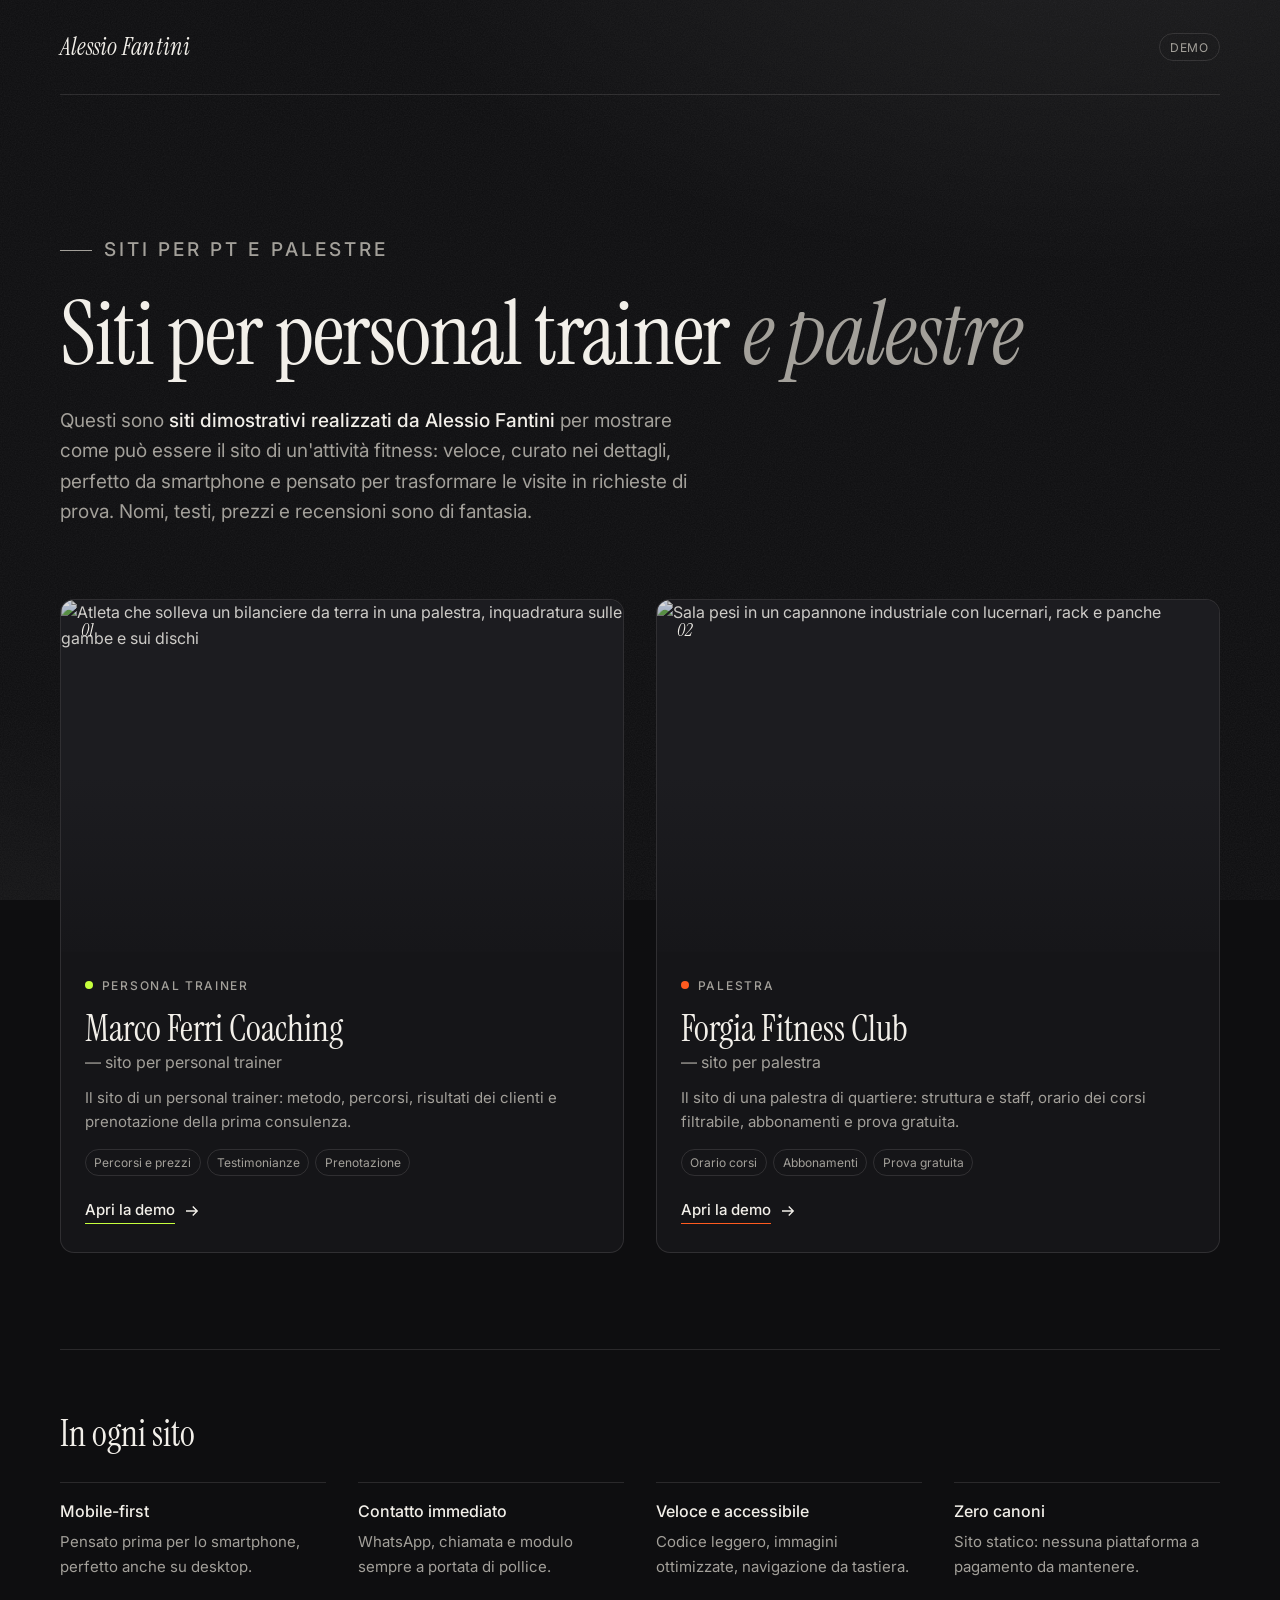
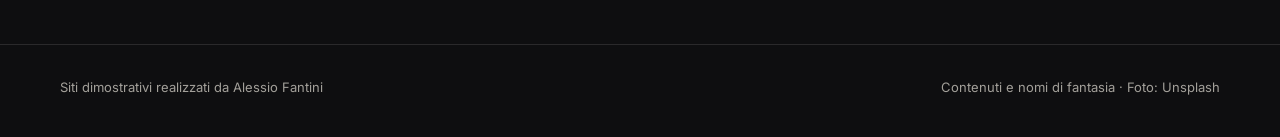
==== index.html @ 3f17216c "Landing + demo palestra Forgia Fitness Club" ====
<!DOCTYPE html>
<html lang="it">
<head>
  <meta charset="utf-8">
  <meta name="viewport" content="width=device-width, initial-scale=1">
  <title>Demo · Siti per PT e palestre · Alessio Fantini</title>
  <meta name="description" content="Siti dimostrativi per personal trainer e palestre realizzati da Alessio Fantini: veloci, curati, mobile-first e pensati per trasformare le visite in richieste di contatto.">
  <meta name="theme-color" content="#0e0e10">

  <meta property="og:type" content="website">
  <meta property="og:locale" content="it_IT">
  <meta property="og:title" content="Demo · Siti per PT e palestre · Alessio Fantini">
  <meta property="og:description" content="Due siti dimostrativi per il mondo fitness: un personal trainer e una palestra di quartiere.">
  <meta property="og:url" content="https://jockeys97.github.io/demo-siti-fitness/">
  <meta property="og:image" content="https://images.unsplash.com/photo-1623874514711-0f321325f318?auto=format&fit=crop&w=1200&h=630&q=75">
  <meta name="twitter:card" content="summary_large_image">

  <link rel="icon" type="image/svg+xml" href="data:image/svg+xml,%3Csvg xmlns='http://www.w3.org/2000/svg' viewBox='0 0 64 64'%3E%3Crect width='64' height='64' rx='14' fill='%230e0e10'/%3E%3Ctext x='50%25' y='54%25' text-anchor='middle' dominant-baseline='middle' font-family='Georgia,serif' font-style='italic' font-size='36' fill='%23f2efe9'%3EAF%3C/text%3E%3C/svg%3E">

  <link rel="preconnect" href="https://fonts.googleapis.com">
  <link rel="preconnect" href="https://fonts.gstatic.com" crossorigin>
  <link href="https://fonts.googleapis.com/css2?family=Inter:wght@400;500;600&family=Instrument+Serif:ital@0;1&display=swap" rel="stylesheet">

  <style>
    :root {
      --bg: #0e0e10;
      --bg-2: #151518;
      --fg: #f2efe9;
      --muted: #a3a09a;
      --line: rgba(242, 239, 233, .12);
      --pt: #c6ff3d;
      --gym: #ff5b1f;
      --serif: "Instrument Serif", Georgia, "Times New Roman", serif;
      --sans: "Inter", system-ui, -apple-system, "Segoe UI", Roboto, sans-serif;
      --gutter: clamp(20px, 5vw, 56px);
      --ease: cubic-bezier(.2, .7, .2, 1);
    }
    *, *::before, *::after { box-sizing: border-box; }
    html { -webkit-text-size-adjust: 100%; text-size-adjust: 100%; }
    body {
      margin: 0;
      min-height: 100vh;
      display: flex;
      flex-direction: column;
      font-family: var(--sans);
      font-size: 1rem;
      line-height: 1.6;
      color: var(--fg);
      background: var(--bg);
      -webkit-font-smoothing: antialiased;
    }
    body::before {
      content: "";
      position: fixed;
      inset: 0;
      z-index: -1;
      pointer-events: none;
      background-repeat: no-repeat, no-repeat, repeat;
      background-image:
        radial-gradient(1200px 600px at 85% -10%, rgba(255, 255, 255, .06), transparent 60%),
        radial-gradient(900px 500px at -10% 110%, rgba(255, 255, 255, .04), transparent 60%),
        url("data:image/svg+xml,%3Csvg xmlns='http://www.w3.org/2000/svg' width='200' height='200'%3E%3Cfilter id='n'%3E%3CfeTurbulence type='fractalNoise' baseFrequency='.85' numOctaves='3' stitchTiles='stitch'/%3E%3CfeColorMatrix type='saturate' values='0'/%3E%3C/filter%3E%3Crect width='100%25' height='100%25' filter='url(%23n)' opacity='.07'/%3E%3C/svg%3E");
    }
    img { display: block; max-width: 100%; height: auto; }
    h1, h2, p, ul { margin: 0; }
    ul { padding: 0; list-style: none; }
    a { color: inherit; }
    :focus-visible { outline: 2px solid var(--fg); outline-offset: 4px; border-radius: 2px; }

    .wrap { width: min(100% - 2 * var(--gutter), 1160px); margin-inline: auto; }

    .top {
      display: flex;
      align-items: center;
      justify-content: space-between;
      gap: 1rem;
      padding-block: 1.75rem;
      border-bottom: 1px solid var(--line);
      font-size: .875rem;
    }
    .top__name { font-family: var(--serif); font-size: 1.5rem; font-style: italic; letter-spacing: .01em; }
    .top__tag {
      padding: .3em .8em;
      border: 1px solid var(--line);
      border-radius: 999px;
      color: var(--muted);
      letter-spacing: .08em;
      text-transform: uppercase;
      font-size: .75rem;
    }

    main { flex: 1; }

    .intro { padding-block: clamp(3.5rem, 10vw, 7rem) clamp(2.5rem, 6vw, 4.5rem); }
    .eyebrow {
      display: flex;
      align-items: center;
      gap: .75rem;
      margin-bottom: 1.5rem;
      font-size: .8125rem;
      font-weight: 500;
      letter-spacing: .16em;
      text-transform: uppercase;
      color: var(--muted);
    }
    .eyebrow::before { content: ""; width: 32px; height: 1px; background: currentColor; }
    h1 {
      font-family: var(--serif);
      font-weight: 400;
      font-size: clamp(2.75rem, 8vw, 5.5rem);
      line-height: 1;
      letter-spacing: -.015em;
      text-wrap: balance;
      max-width: 11em;
    }
    h1 em { color: var(--muted); }
    .intro p {
      margin-top: 1.75rem;
      max-width: 40rem;
      font-size: clamp(1.0625rem, 1.6vw, 1.1875rem);
      color: var(--muted);
      text-wrap: pretty;
    }
    .intro p strong { color: var(--fg); font-weight: 500; }

    .demos {
      display: grid;
      gap: clamp(1.25rem, 3vw, 2rem);
      padding-bottom: clamp(3.5rem, 8vw, 6rem);
    }
    @media (min-width: 52em) { .demos { grid-template-columns: repeat(2, minmax(0, 1fr)); } }

    .demo {
      --accent: var(--fg);
      position: relative;
      display: flex;
      flex-direction: column;
      background: var(--bg-2);
      border: 1px solid var(--line);
      border-radius: 14px;
      overflow: hidden;
      transition: transform .5s var(--ease), border-color .4s, box-shadow .5s var(--ease);
    }
    .demo--pt { --accent: var(--pt); }
    .demo--gym { --accent: var(--gym); }
    .demo:hover {
      transform: translateY(-4px);
      border-color: rgba(242, 239, 233, .28);
      box-shadow: 0 30px 60px -30px rgba(0, 0, 0, .8);
    }
    .demo:focus-within { border-color: rgba(242, 239, 233, .5); }
    .demo__media { position: relative; aspect-ratio: 16 / 10; overflow: hidden; background: #1c1c20; }
    .demo__media img {
      width: 100%;
      height: 100%;
      object-fit: cover;
      filter: saturate(.75) brightness(.85);
      transition: transform 1s var(--ease), filter .6s;
    }
    .demo:hover .demo__media img { transform: scale(1.04); filter: saturate(1) brightness(.95); }
    .demo__media::after {
      content: "";
      position: absolute;
      inset: 0;
      background: linear-gradient(180deg, transparent 50%, rgba(21, 21, 24, .85));
    }
    .demo__num {
      position: absolute;
      top: 1rem;
      left: 1.25rem;
      z-index: 1;
      font-family: var(--serif);
      font-size: 1.125rem;
      font-style: italic;
      color: var(--fg);
    }
    .demo__body { display: flex; flex-direction: column; gap: .9rem; padding: 1.5rem 1.5rem 1.75rem; flex: 1; }
    .demo__kind {
      display: inline-flex;
      align-items: center;
      gap: .55rem;
      font-size: .75rem;
      font-weight: 500;
      letter-spacing: .14em;
      text-transform: uppercase;
      color: var(--muted);
    }
    .demo__kind::before { content: ""; width: 8px; height: 8px; border-radius: 50%; background: var(--accent); }
    .demo h2 { font-family: var(--serif); font-weight: 400; font-size: clamp(1.75rem, 3.4vw, 2.25rem); line-height: 1.1; }
    .demo h2 a { text-decoration: none; }
    .demo h2 a::after { content: ""; position: absolute; inset: 0; z-index: 2; border-radius: 14px; }
    .demo h2 a:focus-visible { outline: none; }
    .demo h2 a:focus-visible::after { outline: 2px solid var(--fg); outline-offset: -2px; }
    .demo h2 .sub { display: block; font-family: var(--sans); font-size: 1rem; color: var(--muted); margin-top: .35rem; letter-spacing: 0; }
    .demo__text { color: var(--muted); font-size: .9375rem; }
    .demo__tags { display: flex; flex-wrap: wrap; gap: .4rem; }
    .demo__tags li {
      padding: .25em .7em;
      border: 1px solid var(--line);
      border-radius: 999px;
      font-size: .75rem;
      color: var(--muted);
    }
    .demo__cta {
      display: inline-flex;
      align-items: center;
      gap: .5rem;
      margin-top: auto;
      padding-top: .5rem;
      font-weight: 500;
      font-size: .9375rem;
    }
    .demo__cta svg { width: 18px; height: 18px; transition: transform .3s var(--ease); }
    .demo:hover .demo__cta svg { transform: translateX(4px); }
    .demo__cta span { border-bottom: 1px solid var(--accent); padding-bottom: 1px; }

    .included { padding-block: clamp(2.5rem, 6vw, 4rem); border-top: 1px solid var(--line); }
    .included h2 {
      margin-bottom: 1.75rem;
      font-family: var(--serif);
      font-weight: 400;
      font-size: clamp(1.75rem, 3.5vw, 2.25rem);
      line-height: 1.1;
    }
    .features { display: grid; gap: 1.5rem 2rem; }
    @media (min-width: 40em) { .features { grid-template-columns: repeat(2, minmax(0, 1fr)); } }
    @media (min-width: 64em) { .features { grid-template-columns: repeat(4, minmax(0, 1fr)); } }
    .features li { padding-top: 1rem; border-top: 1px solid var(--line); }
    .features strong { display: block; font-weight: 500; margin-bottom: .25rem; }
    .features span { color: var(--muted); font-size: .9375rem; }

    footer {
      padding-block: 2rem 2.5rem;
      border-top: 1px solid var(--line);
      font-size: .8125rem;
      color: var(--muted);
    }
    footer .wrap { display: flex; flex-wrap: wrap; justify-content: space-between; gap: .5rem 2rem; }

    @media (prefers-reduced-motion: reduce) {
      *, *::before, *::after { transition-duration: .01ms !important; animation-duration: .01ms !important; }
    }
  </style>
</head>
<body>
  <header class="wrap top">
    <span class="top__name">Alessio Fantini</span>
    <span class="top__tag">Demo</span>
  </header>

  <main>
    <section class="wrap intro" aria-labelledby="titolo">
      <p class="eyebrow">Siti per PT e palestre</p>
      <h1 id="titolo">Siti per personal trainer <em>e palestre</em></h1>
      <p>Questi sono <strong>siti dimostrativi realizzati da Alessio Fantini</strong> per mostrare come può essere il sito di un'attività fitness: veloce, curato nei dettagli, perfetto da smartphone e pensato per trasformare le visite in richieste di prova. Nomi, testi, prezzi e recensioni sono di fantasia.</p>
    </section>

    <section class="wrap demos" aria-label="Siti dimostrativi">
      <article class="demo demo--pt">
        <div class="demo__media">
          <span class="demo__num" aria-hidden="true">01</span>
          <img src="https://images.unsplash.com/photo-1517836357463-d25dfeac3438?auto=format&fit=crop&w=900&h=560&q=75"
            srcset="https://images.unsplash.com/photo-1517836357463-d25dfeac3438?auto=format&fit=crop&w=600&h=375&q=75 600w,
                    https://images.unsplash.com/photo-1517836357463-d25dfeac3438?auto=format&fit=crop&w=900&h=560&q=75 900w"
            sizes="(min-width: 52em) 50vw, 100vw"
            width="900" height="560" alt="Atleta che solleva un bilanciere da terra in una palestra, inquadratura sulle gambe e sui dischi">
        </div>
        <div class="demo__body">
          <p class="demo__kind">Personal trainer</p>
          <h2><a href="./pt/">Marco Ferri Coaching<span class="sub">— sito per personal trainer</span></a></h2>
          <p class="demo__text">Il sito di un personal trainer: metodo, percorsi, risultati dei clienti e prenotazione della prima consulenza.</p>
          <ul class="demo__tags" aria-label="Contenuti">
            <li>Percorsi e prezzi</li><li>Testimonianze</li><li>Prenotazione</li>
          </ul>
          <p class="demo__cta" aria-hidden="true"><span>Apri la demo</span><svg viewBox="0 0 24 24" fill="none" stroke="currentColor" stroke-width="1.8"><path d="M4 12h15M13 6l6 6-6 6"/></svg></p>
        </div>
      </article>

      <article class="demo demo--gym">
        <div class="demo__media">
          <span class="demo__num" aria-hidden="true">02</span>
          <img src="https://images.unsplash.com/photo-1623874514711-0f321325f318?auto=format&fit=crop&w=900&h=560&q=75"
            srcset="https://images.unsplash.com/photo-1623874514711-0f321325f318?auto=format&fit=crop&w=600&h=375&q=75 600w,
                    https://images.unsplash.com/photo-1623874514711-0f321325f318?auto=format&fit=crop&w=900&h=560&q=75 900w"
            sizes="(min-width: 52em) 50vw, 100vw"
            width="900" height="560" loading="lazy" decoding="async" alt="Sala pesi in un capannone industriale con lucernari, rack e panche">
        </div>
        <div class="demo__body">
          <p class="demo__kind">Palestra</p>
          <h2><a href="./palestra/">Forgia Fitness Club<span class="sub">— sito per palestra</span></a></h2>
          <p class="demo__text">Il sito di una palestra di quartiere: struttura e staff, orario dei corsi filtrabile, abbonamenti e prova gratuita.</p>
          <ul class="demo__tags" aria-label="Contenuti">
            <li>Orario corsi</li><li>Abbonamenti</li><li>Prova gratuita</li>
          </ul>
          <p class="demo__cta" aria-hidden="true"><span>Apri la demo</span><svg viewBox="0 0 24 24" fill="none" stroke="currentColor" stroke-width="1.8"><path d="M4 12h15M13 6l6 6-6 6"/></svg></p>
        </div>
      </article>
    </section>

    <section class="wrap included" aria-labelledby="incluso">
      <h2 id="incluso">In ogni sito</h2>
      <ul class="features">
        <li><strong>Mobile-first</strong><span>Pensato prima per lo smartphone, perfetto anche su desktop.</span></li>
        <li><strong>Contatto immediato</strong><span>WhatsApp, chiamata e modulo sempre a portata di pollice.</span></li>
        <li><strong>Veloce e accessibile</strong><span>Codice leggero, immagini ottimizzate, navigazione da tastiera.</span></li>
        <li><strong>Zero canoni</strong><span>Sito statico: nessuna piattaforma a pagamento da mantenere.</span></li>
      </ul>
    </section>
  </main>

  <footer>
    <div class="wrap">
      <p>Siti dimostrativi realizzati da Alessio Fantini</p>
      <p>Contenuti e nomi di fantasia · Foto: Unsplash</p>
    </div>
  </footer>
</body>
</html>
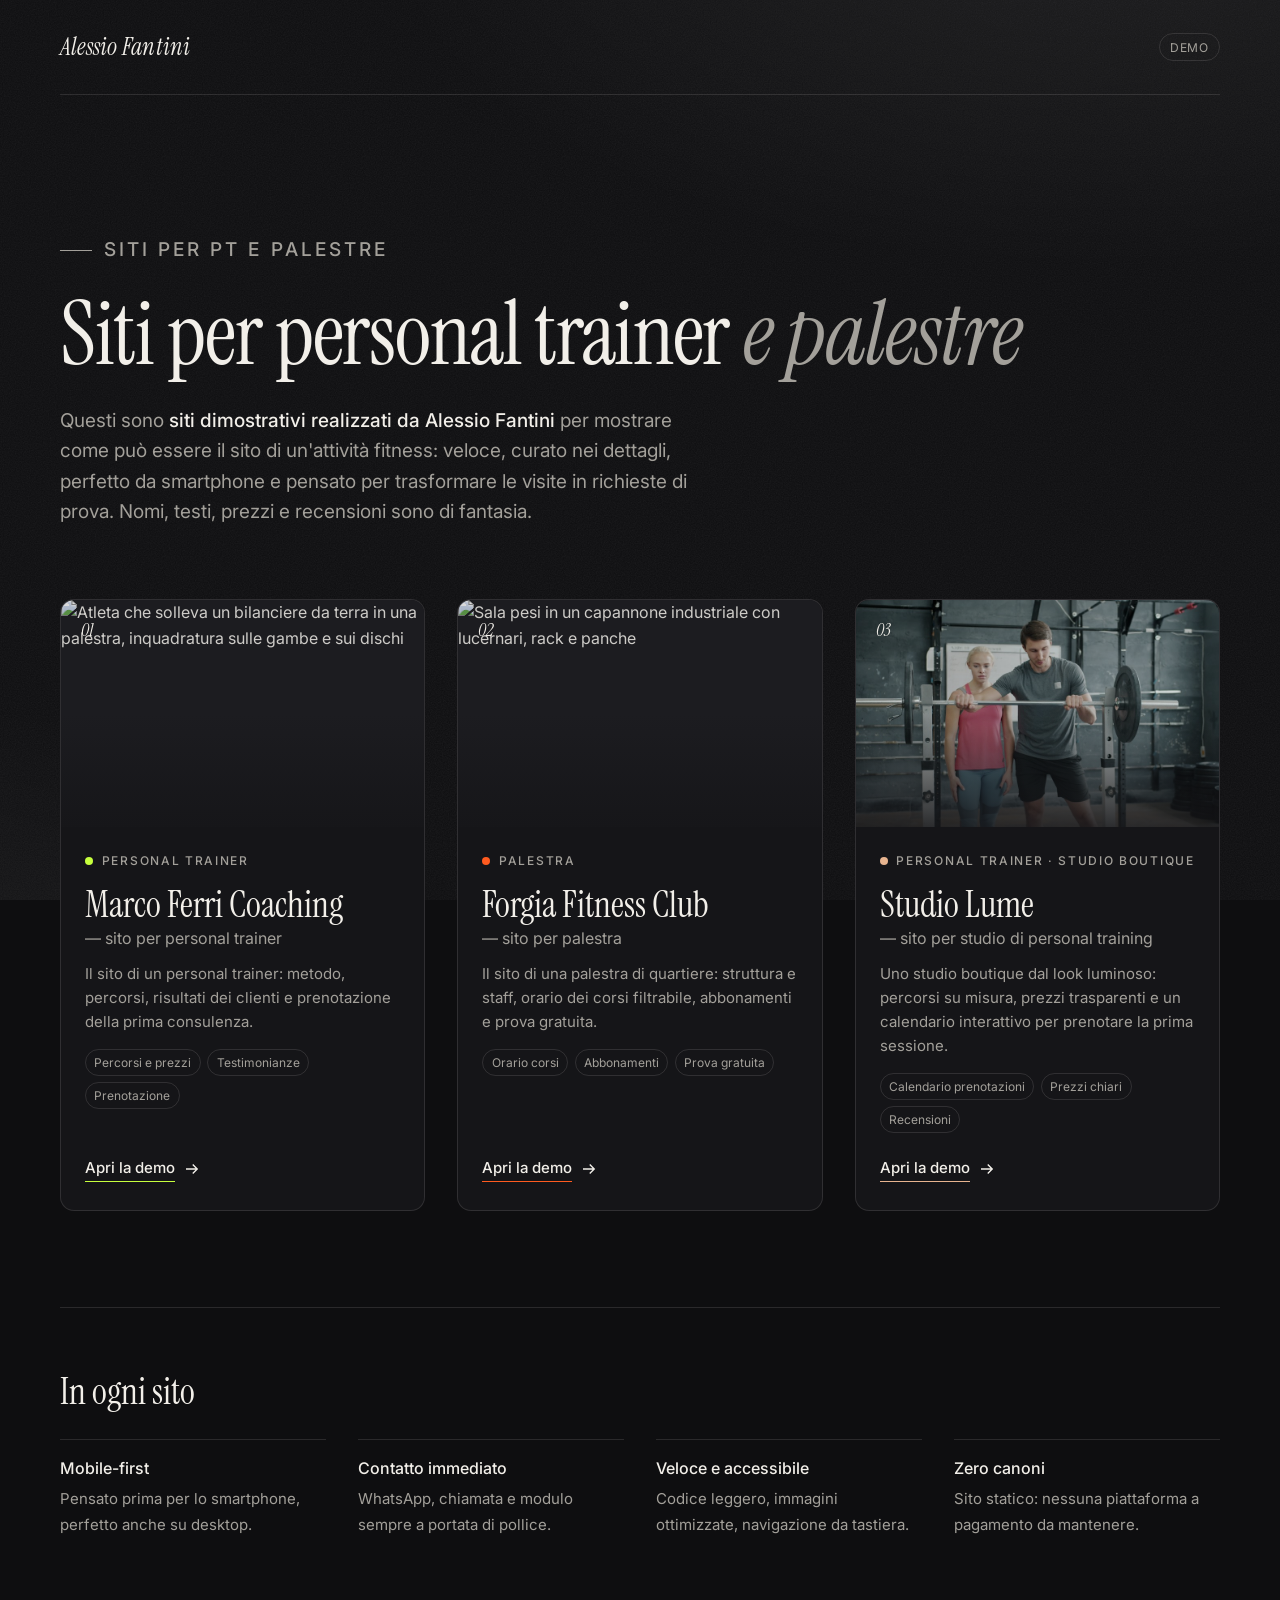
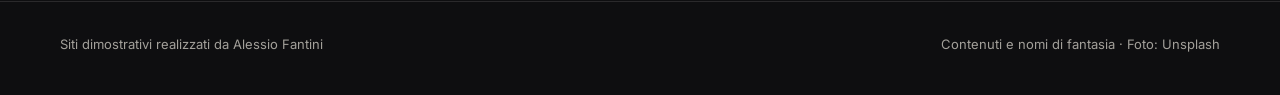
==== commit 2ea94775: "Demo PT studio boutique Studio Lume (/pt-studio/) + terza card nella landing" ====
--- a/index.html
+++ b/index.html
@@ -10,7 +10,7 @@
   <meta property="og:type" content="website">
   <meta property="og:locale" content="it_IT">
   <meta property="og:title" content="Demo · Siti per PT e palestre · Alessio Fantini">
-  <meta property="og:description" content="Due siti dimostrativi per il mondo fitness: un personal trainer e una palestra di quartiere.">
+  <meta property="og:description" content="Tre siti dimostrativi per il mondo fitness: un personal trainer, uno studio boutique di personal training e una palestra di quartiere.">
   <meta property="og:url" content="https://jockeys97.github.io/demo-siti-fitness/">
   <meta property="og:image" content="https://images.unsplash.com/photo-1623874514711-0f321325f318?auto=format&fit=crop&w=1200&h=630&q=75">
   <meta name="twitter:card" content="summary_large_image">
@@ -30,6 +30,7 @@
       --line: rgba(242, 239, 233, .12);
       --pt: #c6ff3d;
       --gym: #ff5b1f;
+      --studio: #e7b48f;
       --serif: "Instrument Serif", Georgia, "Times New Roman", serif;
       --sans: "Inter", system-ui, -apple-system, "Segoe UI", Roboto, sans-serif;
       --gutter: clamp(20px, 5vw, 56px);
@@ -143,6 +144,7 @@
     }
     .demo--pt { --accent: var(--pt); }
     .demo--gym { --accent: var(--gym); }
+    .demo--studio { --accent: var(--studio); }
     .demo:hover {
       transform: translateY(-4px);
       border-color: rgba(242, 239, 233, .28);
@@ -214,6 +216,17 @@
     .demo:hover .demo__cta svg { transform: translateX(4px); }
     .demo__cta span { border-bottom: 1px solid var(--accent); padding-bottom: 1px; }
 
+    @media (min-width: 52em) {
+      .demo--studio { grid-column: 1 / -1; flex-direction: row; }
+      .demo--studio .demo__media { flex: 0 0 50%; aspect-ratio: auto; }
+      .demo--studio .demo__body { min-width: 0; }
+    }
+    @media (min-width: 72em) {
+      .demos { grid-template-columns: repeat(3, minmax(0, 1fr)); }
+      .demo--studio { grid-column: auto; flex-direction: column; }
+      .demo--studio .demo__media { flex: none; aspect-ratio: 16 / 10; }
+    }
+
     .included { padding-block: clamp(2.5rem, 6vw, 4rem); border-top: 1px solid var(--line); }
     .included h2 {
       margin-bottom: 1.75rem;
@@ -291,6 +304,22 @@
           <p class="demo__text">Il sito di una palestra di quartiere: struttura e staff, orario dei corsi filtrabile, abbonamenti e prova gratuita.</p>
           <ul class="demo__tags" aria-label="Contenuti">
             <li>Orario corsi</li><li>Abbonamenti</li><li>Prova gratuita</li>
+          </ul>
+          <p class="demo__cta" aria-hidden="true"><span>Apri la demo</span><svg viewBox="0 0 24 24" fill="none" stroke="currentColor" stroke-width="1.8"><path d="M4 12h15M13 6l6 6-6 6"/></svg></p>
+        </div>
+      </article>
+
+      <article class="demo demo--studio">
+        <div class="demo__media">
+          <span class="demo__num" aria-hidden="true">03</span>
+          <img src="./pt-studio/assets/img/card-landing.jpg" width="900" height="560" loading="lazy" decoding="async" alt="Coach e cliente in uno studio di personal training luminoso e accogliente">
+        </div>
+        <div class="demo__body">
+          <p class="demo__kind">Personal trainer · studio boutique</p>
+          <h2><a href="./pt-studio/">Studio Lume<span class="sub">— sito per studio di personal training</span></a></h2>
+          <p class="demo__text">Uno studio boutique dal look luminoso: percorsi su misura, prezzi trasparenti e un calendario interattivo per prenotare la prima sessione.</p>
+          <ul class="demo__tags" aria-label="Contenuti">
+            <li>Calendario prenotazioni</li><li>Prezzi chiari</li><li>Recensioni</li>
           </ul>
           <p class="demo__cta" aria-hidden="true"><span>Apri la demo</span><svg viewBox="0 0 24 24" fill="none" stroke="currentColor" stroke-width="1.8"><path d="M4 12h15M13 6l6 6-6 6"/></svg></p>
         </div>
